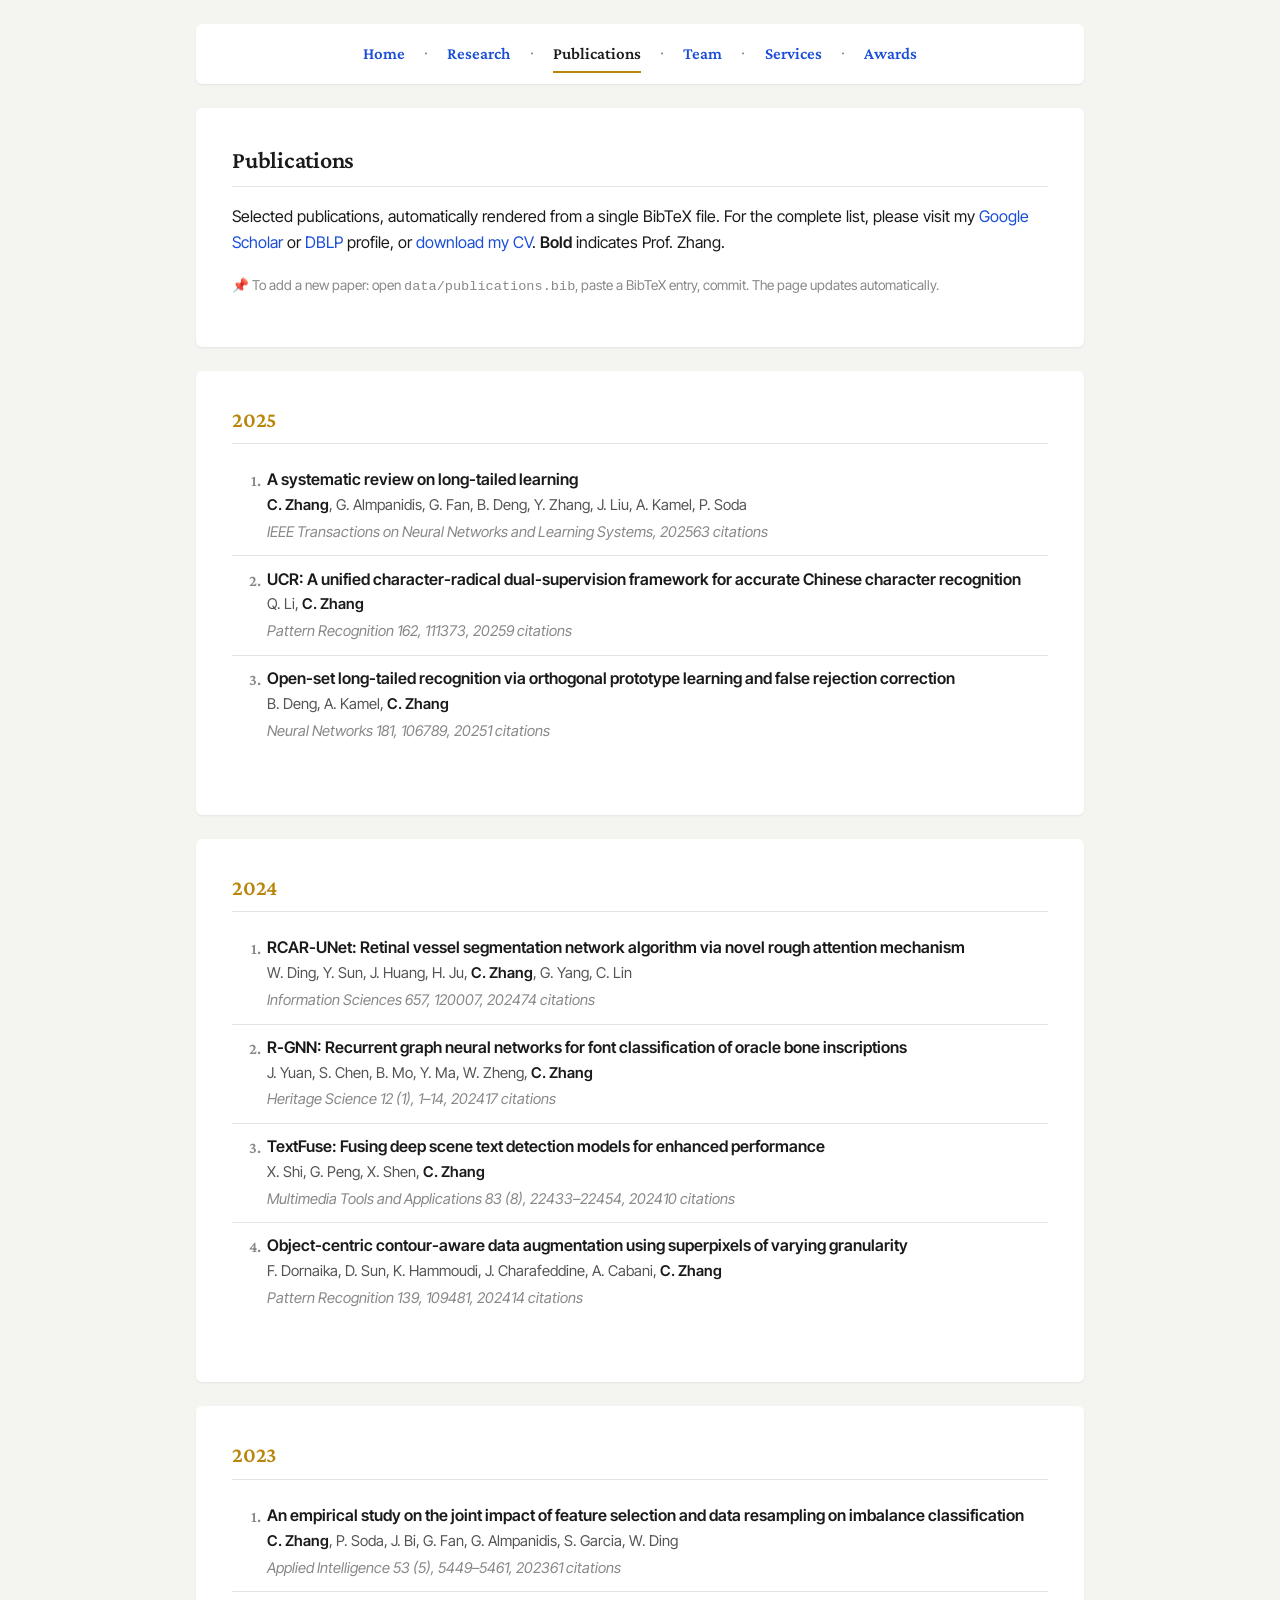
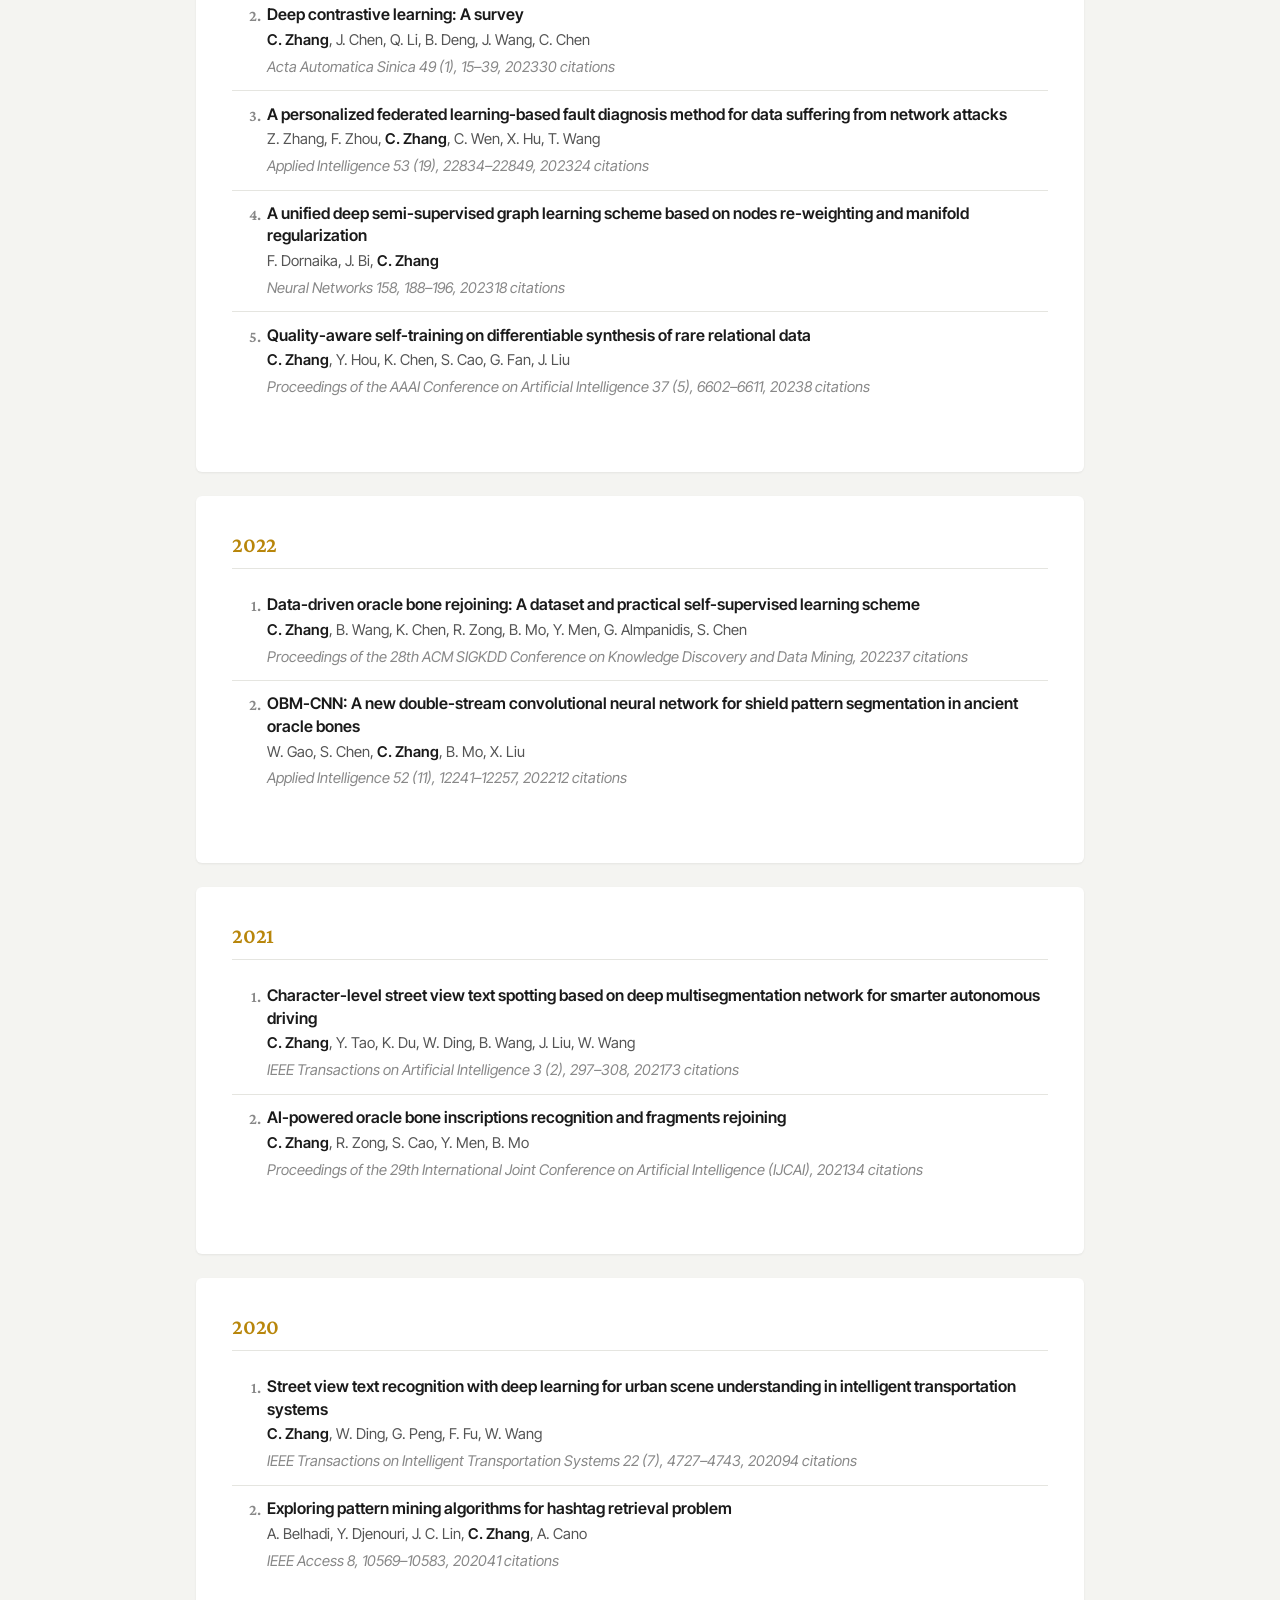
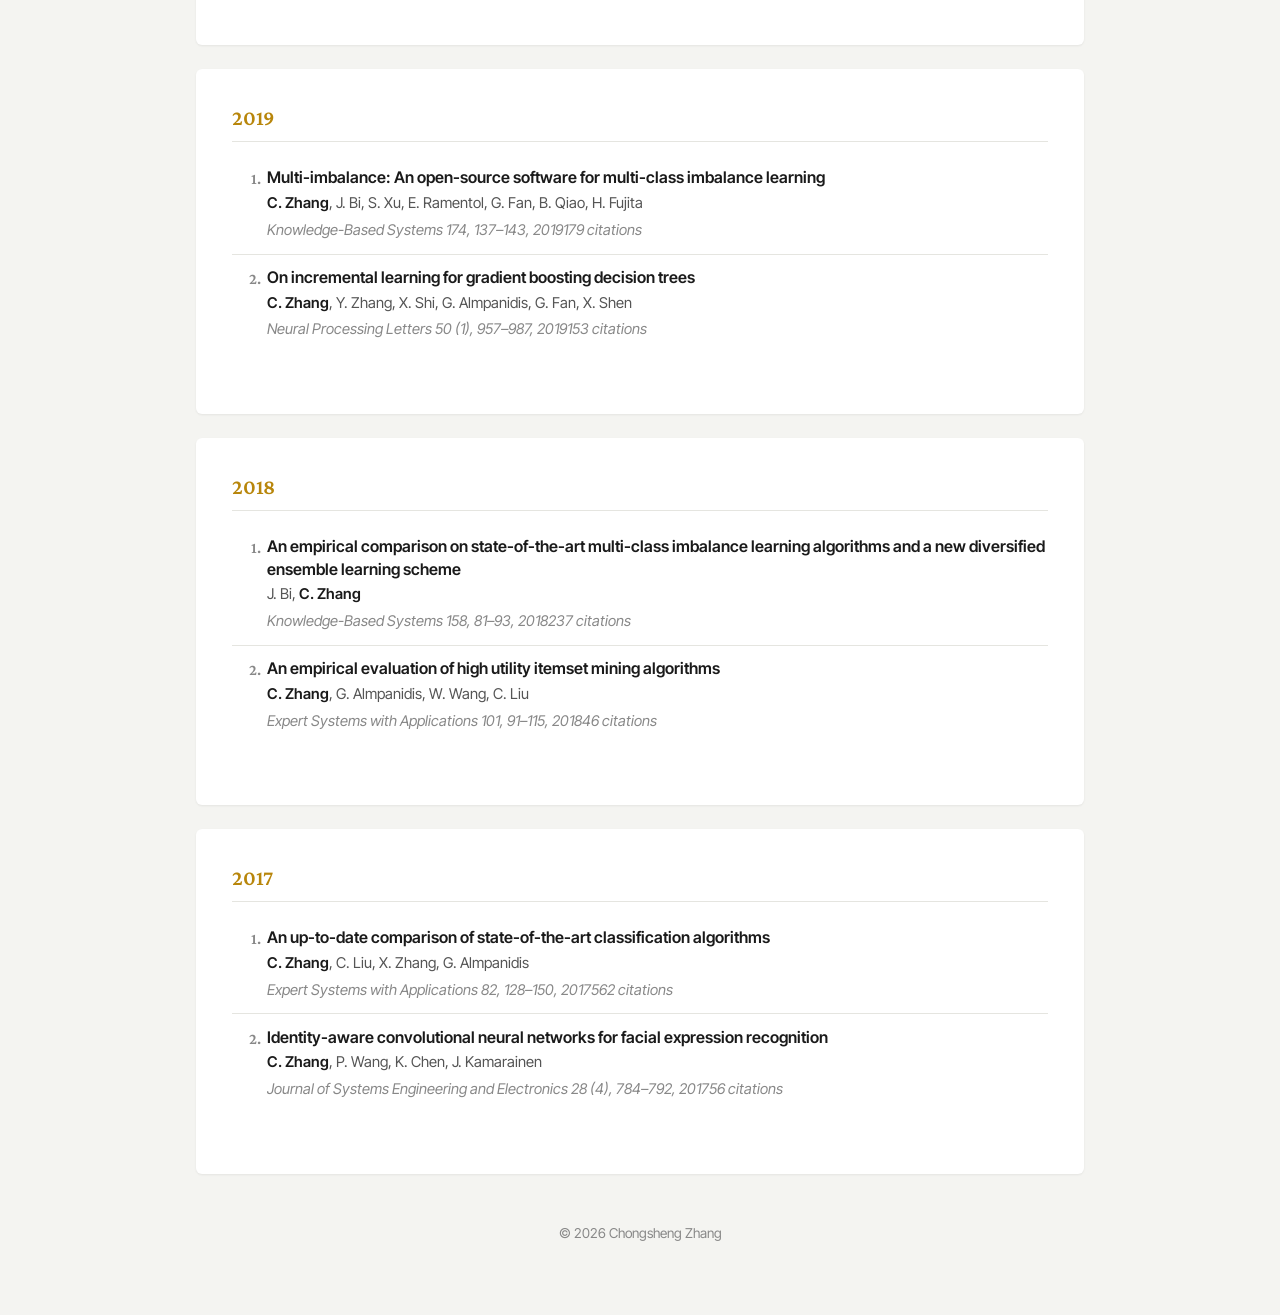
==== publications.html @ 91ba8657 "Add files via upload" ====
<!DOCTYPE html>
<html lang="en">
<head>
  <meta charset="UTF-8" />
  <meta name="viewport" content="width=device-width, initial-scale=1.0" />
  <title>Publications — Chongsheng Zhang</title>
  <link rel="preconnect" href="https://fonts.googleapis.com">
  <link rel="preconnect" href="https://fonts.gstatic.com" crossorigin>
  <link href="https://fonts.googleapis.com/css2?family=Crimson+Pro:wght@400;500;600;700&family=Inter+Tight:wght@400;500;600;700&display=swap" rel="stylesheet">
  <link rel="stylesheet" href="css/style.css" />
</head>
<body>
  <div class="page">

    <nav class="topnav">
      <a href="index.html">Home</a><span class="sep">·</span>
      <a href="research.html">Research</a><span class="sep">·</span>
      <a href="publications.html" class="active">Publications</a><span class="sep">·</span>
      <a href="team.html">Team</a><span class="sep">·</span>
      <a href="services.html">Services</a><span class="sep">·</span>
      <a href="awards.html">Awards</a>
    </nav>

    <section class="card">
      <h2>Publications</h2>
      <p>
        Selected publications, automatically rendered from a single BibTeX file.
        For the complete list, please visit my
        <a href="https://scholar.google.com/citations?user=iCmyLZYAAAAJ&hl=en" target="_blank" rel="noopener">Google Scholar</a>
        or
        <a href="https://dblp.org/pid/82/4043.html" target="_blank" rel="noopener">DBLP</a> profile,
        or <a href="data/CV.pdf" target="_blank" rel="noopener">download my CV</a>.
        <strong>Bold</strong> indicates Prof. Zhang.
      </p>
      <p><small>📌 To add a new paper: open <code>data/publications.bib</code>, paste a BibTeX entry, commit. The page updates automatically.</small></p>
    </section>

    <div id="publications-container">
      <section class="card">
        <p class="loading">Loading publications…</p>
      </section>
    </div>

    <footer class="footer">
      © <span id="year">2026</span> Chongsheng Zhang
    </footer>
  </div>

  <script src="js/bibtex-parser.js"></script>
  <script src="js/publications-loader.js"></script>
  <script>document.getElementById('year').textContent = new Date().getFullYear();</script>
</body>
</html>
---- css/style.css ----
/* =========================================================================
   Prof. Chongsheng Zhang — Academic Homepage Stylesheet
   ========================================================================= */

:root {
  --color-bg: #f4f4f1;
  --color-card: #ffffff;
  --color-text: #1a1a1a;
  --color-text-soft: #555;
  --color-text-muted: #888;
  --color-link: #1a4ed8;
  --color-link-hover: #0a2db8;
  --color-border: #e5e5e0;
  --color-accent: #b8860b;
  --color-tag-bg: #efefe9;

  --font-serif: 'Crimson Pro', Georgia, 'Times New Roman', serif;
  --font-sans: 'Inter Tight', -apple-system, BlinkMacSystemFont, 'Segoe UI', sans-serif;

  --radius: 6px;
  --shadow-card: 0 1px 3px rgba(0,0,0,0.04), 0 1px 2px rgba(0,0,0,0.03);
  --max-width: 920px;
}

*, *::before, *::after { box-sizing: border-box; }
html { scroll-behavior: smooth; }
body {
  margin: 0;
  font-family: var(--font-sans);
  font-size: 16px;
  line-height: 1.65;
  color: var(--color-text);
  background-color: var(--color-bg);
  -webkit-font-smoothing: antialiased;
}

h1, h2, h3 {
  font-family: var(--font-serif);
  font-weight: 600;
  letter-spacing: -0.01em;
  margin: 0 0 0.5em 0;
}
h1 { font-size: 2.2rem; line-height: 1.15; }
h2 { font-size: 1.5rem; border-bottom: 1px solid var(--color-border); padding-bottom: 0.4rem; margin-bottom: 1rem; }
h3 { font-size: 1.15rem; }
p  { margin: 0 0 1em 0; }
strong { font-weight: 600; }
small { color: var(--color-text-muted); font-size: 0.85rem; }

a { color: var(--color-link); text-decoration: none; transition: color 0.15s ease; }
a:hover { color: var(--color-link-hover); text-decoration: underline; }

.page { max-width: var(--max-width); margin: 0 auto; padding: 1.5rem 1rem 4rem; }

.topnav {
  background: var(--color-card);
  border-radius: var(--radius);
  padding: 0.85rem 1.5rem;
  margin-bottom: 1.5rem;
  box-shadow: var(--shadow-card);
  display: flex;
  justify-content: center;
  flex-wrap: wrap;
  gap: 0.4rem 1.2rem;
  font-family: var(--font-serif);
  font-size: 1.05rem;
}
.topnav a { font-weight: 600; position: relative; padding: 0.15rem 0; }
.topnav a.active { color: var(--color-text); pointer-events: none; }
.topnav a.active::after {
  content: ''; position: absolute;
  left: 0; right: 0; bottom: -3px;
  height: 2px; background: var(--color-accent);
}
.topnav .sep { color: var(--color-text-muted); user-select: none; }

.card {
  background: var(--color-card);
  border-radius: var(--radius);
  padding: 2rem 2.25rem;
  margin-bottom: 1.5rem;
  box-shadow: var(--shadow-card);
}
@media (max-width: 640px) { .card { padding: 1.4rem 1.25rem; } }

.profile {
  display: grid;
  grid-template-columns: 220px 1fr;
  gap: 2rem;
  align-items: start;
}
.profile-photo {
  width: 100%;
  border-radius: var(--radius);
  box-shadow: var(--shadow-card);
}
.profile-info h1 { margin-bottom: 0.4rem; }
.profile-info .chinese-name { font-size: 1.6rem; color: var(--color-text-soft); font-weight: 500; margin-left: 0.3rem; }
.profile-info .title-line { font-size: 1.05rem; color: var(--color-text-soft); margin: 0.2rem 0; }
.profile-info .email { margin-top: 0.6rem; color: var(--color-text-soft); }

.profile-links {
  margin-top: 1rem;
  display: flex;
  gap: 0.7rem;
  flex-wrap: wrap;
  align-items: center;
}
.profile-links a { font-weight: 600; font-size: 0.95rem; }

.btn-cv {
  display: inline-flex;
  align-items: center;
  gap: 0.4rem;
  background: var(--color-accent);
  color: #fff !important;
  padding: 0.5rem 1rem;
  border-radius: var(--radius);
  font-weight: 600;
  font-size: 0.92rem;
  transition: background 0.15s;
  text-decoration: none !important;
}
.btn-cv:hover { background: #9a700a; }

@media (max-width: 640px) {
  .profile { grid-template-columns: 1fr; gap: 1.2rem; }
  .profile-photo { max-width: 200px; margin: 0 auto; display: block; }
  .profile-info { text-align: center; }
  .profile-links { justify-content: center; }
}

.news-list { list-style: none; padding: 0; margin: 0; }
.news-list li {
  padding: 0.45rem 0;
  border-bottom: 1px dashed var(--color-border);
  font-size: 0.98rem;
}
.news-list li:last-child { border-bottom: none; }
.news-date {
  display: inline-block;
  font-feature-settings: 'tnum';
  color: var(--color-accent);
  font-weight: 600;
  font-size: 0.88rem;
  min-width: 88px;
  margin-right: 0.5rem;
}

.tag-list {
  display: flex; gap: 0.5rem; flex-wrap: wrap;
  list-style: none; padding: 0; margin: 0.5rem 0 0 0;
}
.tag {
  background: var(--color-tag-bg);
  border-radius: 999px;
  padding: 0.3rem 0.85rem;
  font-size: 0.88rem;
  color: var(--color-text-soft);
  font-weight: 500;
}

.stats {
  display: flex; gap: 1.5rem;
  margin-top: 1rem; padding-top: 1rem;
  border-top: 1px solid var(--color-border);
  flex-wrap: wrap;
}
.stat { font-size: 0.92rem; color: var(--color-text-soft); }
.stat strong {
  font-family: var(--font-serif);
  font-size: 1.4rem;
  display: block;
  line-height: 1;
  margin-bottom: 0.2rem;
}

.research-theme {
  margin-bottom: 2rem;
  padding-bottom: 1.5rem;
  border-bottom: 1px solid var(--color-border);
}
.research-theme:last-child { border-bottom: none; margin-bottom: 0; padding-bottom: 0; }
.research-theme h3 { color: var(--color-accent); margin-bottom: 0.4rem; }
.research-theme .theme-papers { margin-top: 0.6rem; font-size: 0.93rem; color: var(--color-text-soft); }

.year-section { margin-bottom: 1.8rem; }
.year-section h3 {
  font-size: 1.35rem;
  color: var(--color-accent);
  border-bottom: 1px solid var(--color-border);
  padding-bottom: 0.3rem;
  margin-bottom: 0.8rem;
}
.pub-list {
  list-style: none; padding: 0; margin: 0;
  counter-reset: pub-counter;
}
.pub-list li {
  padding: 0.7rem 0 0.7rem 2.2rem;
  border-bottom: 1px solid var(--color-border);
  position: relative;
  counter-increment: pub-counter;
}
.pub-list li::before {
  content: counter(pub-counter) ".";
  position: absolute;
  left: 0; top: 0.7rem;
  font-family: var(--font-serif);
  font-weight: 600;
  color: var(--color-text-muted);
  width: 1.8rem;
  text-align: right;
}
.pub-list li:last-child { border-bottom: none; }
.pub-title { font-weight: 600; display: block; margin-bottom: 0.15rem; line-height: 1.4; }
.pub-authors { font-size: 0.93rem; color: var(--color-text-soft); display: block; margin-bottom: 0.15rem; }
.pub-authors .self { font-weight: 600; color: var(--color-text); }
.pub-venue { font-size: 0.92rem; color: var(--color-text-muted); font-style: italic; display: block; }
.pub-links { display: inline-block; margin-left: 0.5rem; font-style: normal; }
.pub-links a {
  display: inline-block;
  background: var(--color-tag-bg);
  padding: 0.05rem 0.55rem;
  border-radius: 999px;
  font-size: 0.78rem;
  color: var(--color-text-soft);
  font-weight: 600;
  margin-right: 0.3rem;
  text-decoration: none;
}
.pub-links a:hover { background: var(--color-accent); color: #fff !important; text-decoration: none; }

.loading {
  text-align: center;
  padding: 2rem;
  color: var(--color-text-muted);
  font-style: italic;
}

.coming-soon { text-align: center; padding: 3rem 1rem; color: var(--color-text-muted); }
.coming-soon h2 { border: none; font-size: 1.8rem; color: var(--color-accent); }

.footer {
  text-align: center;
  font-size: 0.85rem;
  color: var(--color-text-muted);
  padding: 1.5rem 0 0.5rem;
}

@media print {
  .topnav, .footer { display: none; }
  body { background: #fff; }
  .card { box-shadow: none; padding: 0.5rem 0; }
}
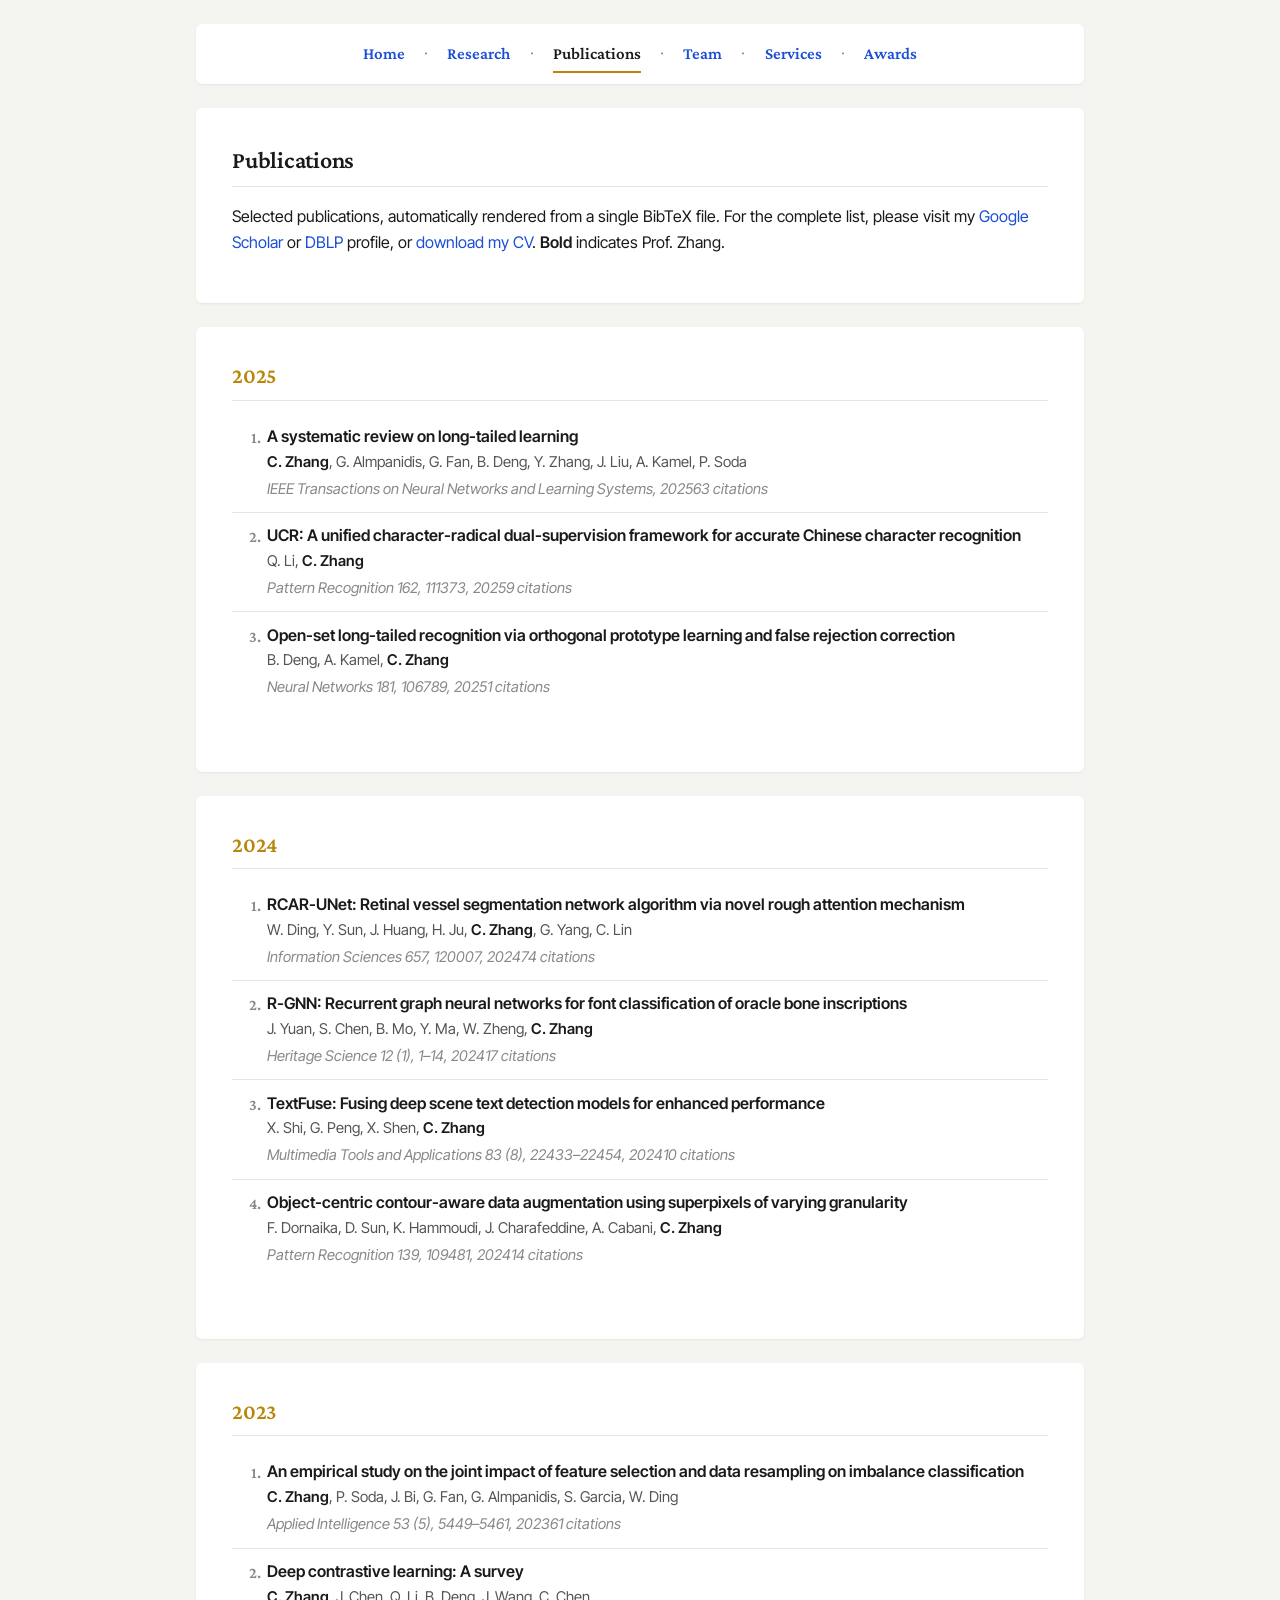
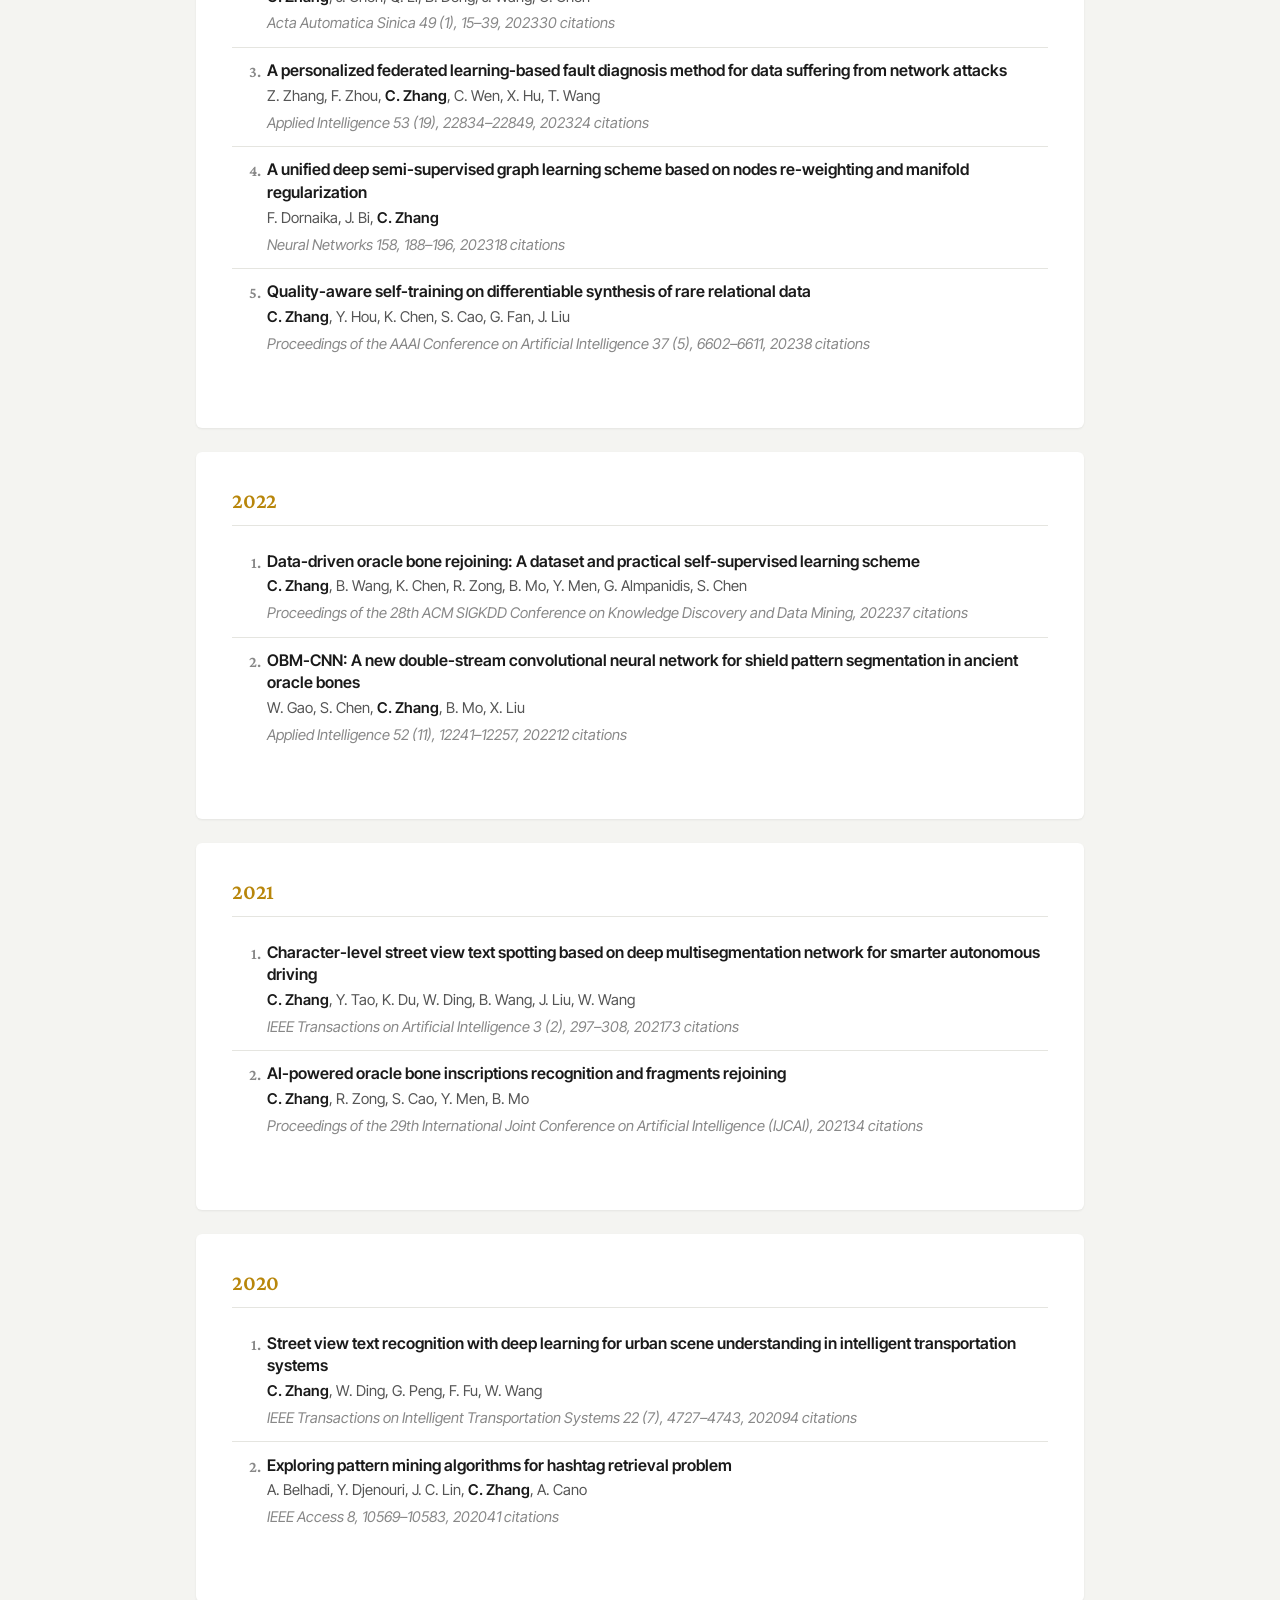
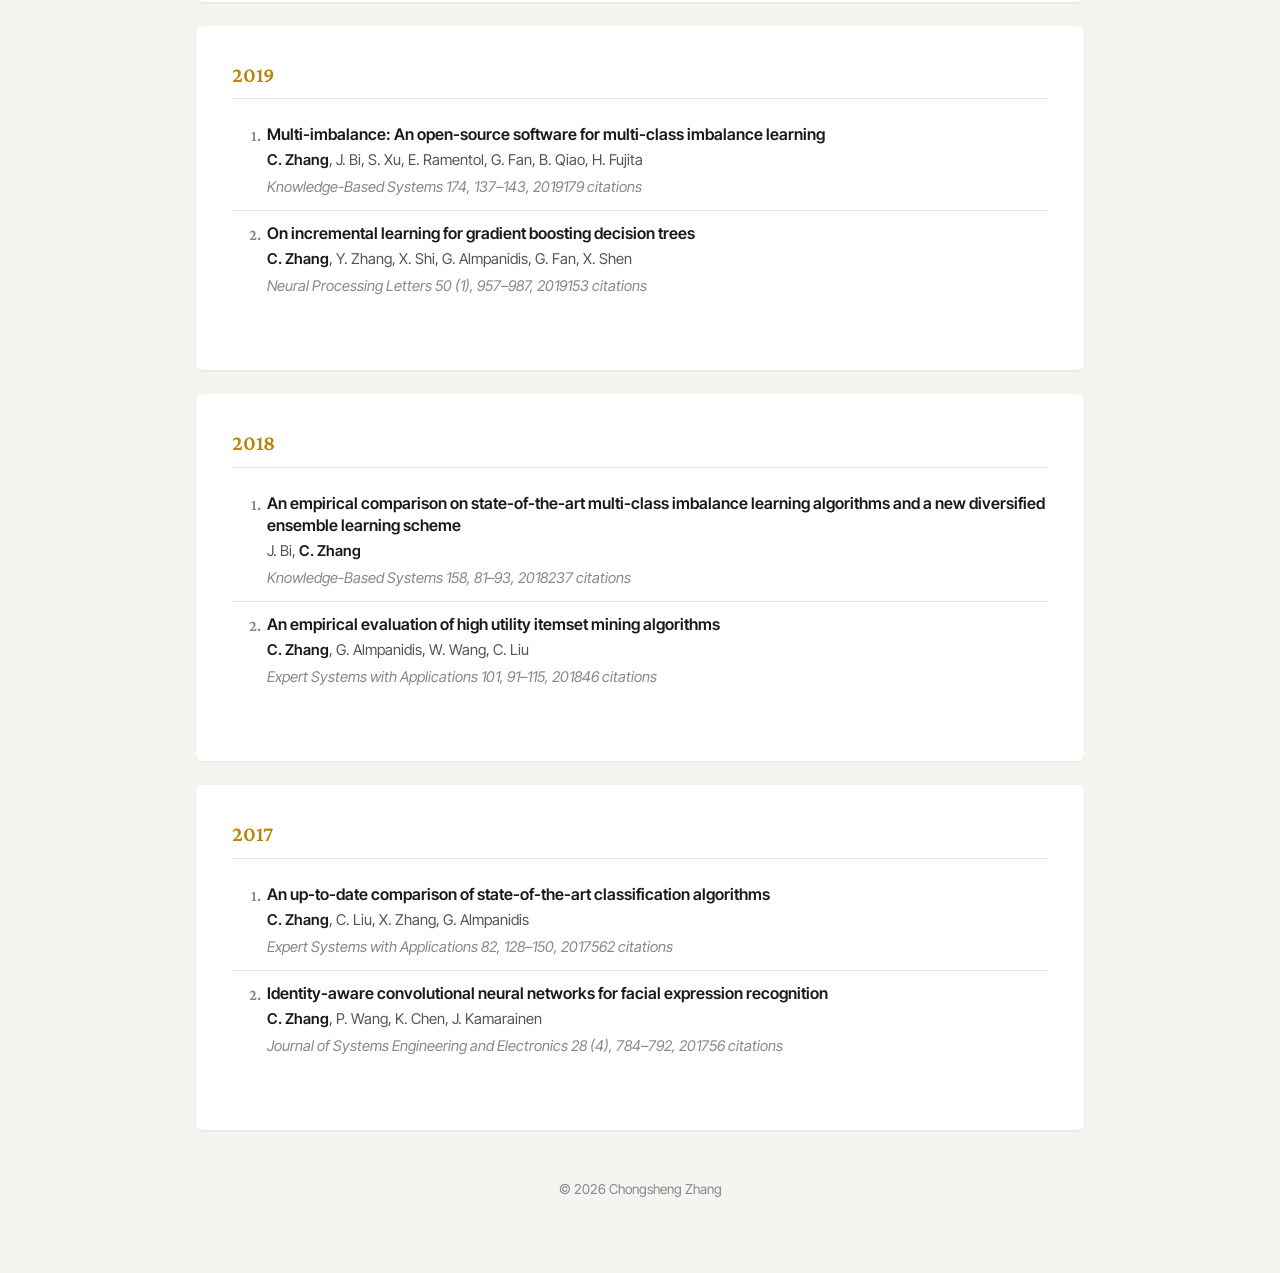
==== commit b656fd2a: "Update publications.html" ====
--- a/publications.html
+++ b/publications.html
@@ -32,7 +32,7 @@
         or <a href="data/CV.pdf" target="_blank" rel="noopener">download my CV</a>.
         <strong>Bold</strong> indicates Prof. Zhang.
       </p>
-      <p><small>📌 To add a new paper: open <code>data/publications.bib</code>, paste a BibTeX entry, commit. The page updates automatically.</small></p>
+     
     </section>
 
     <div id="publications-container">
